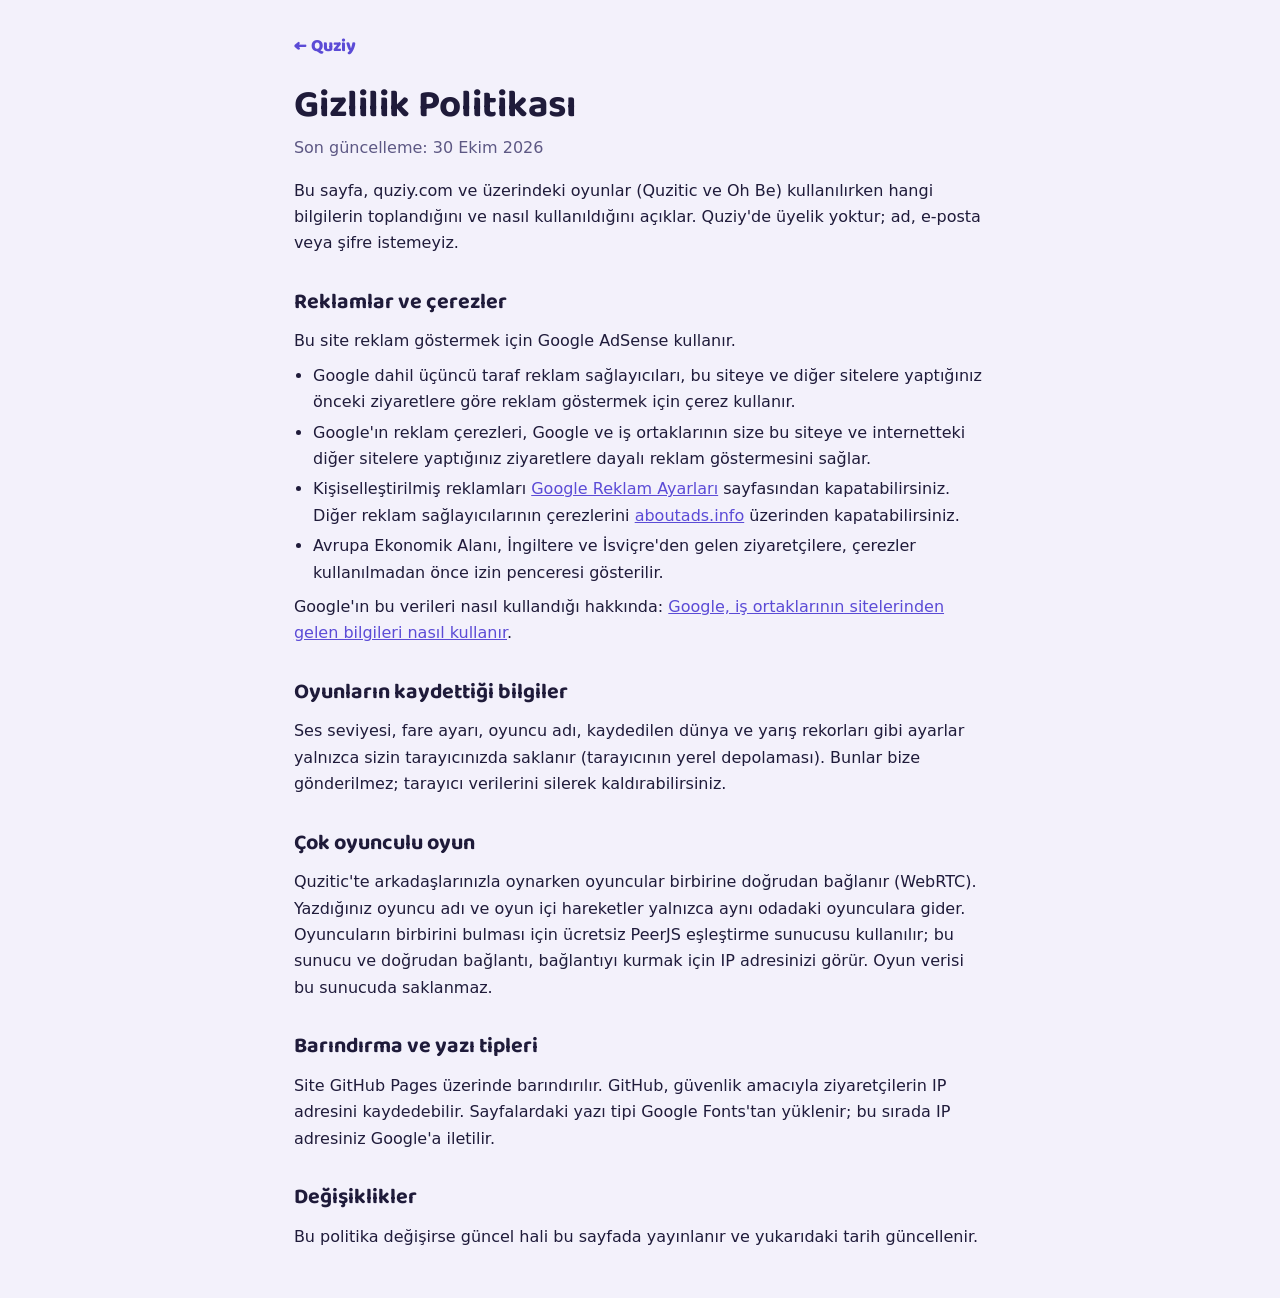
==== gizlilik/index.html @ 4181f728 "AdSense, ads.txt, Gizlilik Politikası Co-Authored-By: Claude Opus 5.5 <noreply@anthropic.com>" ====
<!doctype html>
<html lang="tr">
<head>
<meta charset="utf-8">
<meta name="viewport" content="width=device-width, initial-scale=1, viewport-fit=cover">
<title>Gizlilik Politikası · Quziy</title>
<meta name="google-adsense-account" content="ca-pub-1146260713123846">
<script async src="https://pagead2.googlesyndication.com/pagead/js/adsbygoogle.js?client=ca-pub-1146260713123846" crossorigin="anonymous"></script>
<meta name="description" content="Quziy gizlilik politikası: çerezler, reklamlar ve çok oyunculu bağlantı.">
<link rel="icon" href="data:image/svg+xml,%3Csvg xmlns='http://www.w3.org/2000/svg' viewBox='0 0 32 32'%3E%3Crect width='32' height='32' rx='8' fill='%235b4bd6'/%3E%3Ctext x='16' y='23' font-size='20' font-family='Arial' font-weight='bold' fill='white' text-anchor='middle'%3EQ%3C/text%3E%3C/svg%3E">
<link rel="stylesheet" href="https://fonts.googleapis.com/css2?family=Baloo+2:wght@800&display=swap">
<style>
  :root {
    --bg: #f3f1fb;
    --fg: #1f1b3a;
    --muted: #5d5884;
    --line: #dcd8f0;
    --accent: #5b4bd6;
    --display: "Baloo 2", "Arial Rounded MT Bold", system-ui, sans-serif;
    --body: system-ui, "Segoe UI", sans-serif;
  }
  @media (prefers-color-scheme: dark) {
    :root { --bg: #13111f; --fg: #f1effa; --muted: #a8a3c9; --line: #2e2a47; --accent: #9a8cff; color-scheme: dark; }
  }
  * { box-sizing: border-box; }
  body {
    margin: 0;
    background: var(--bg);
    color: var(--fg);
    font-family: var(--body);
    line-height: 1.65;
    padding-block: max(32px, env(safe-area-inset-top, 0px)) 48px;
    padding-left: max(16px, env(safe-area-inset-left, 0px));
    padding-right: max(16px, env(safe-area-inset-right, 0px));
  }
  main { max-width: 68ch; margin: 0 auto; display: flex; flex-direction: column; gap: 8px; }
  .geri { font-family: var(--display); font-weight: 800; color: var(--accent); text-decoration: none; font-size: 1.1rem; }
  h1 { font-family: var(--display); font-size: 2.4rem; line-height: 1.1; margin: 16px 0 0; text-wrap: balance; }
  .tarih { color: var(--muted); margin: 0 0 8px; }
  h2 { font-family: var(--display); font-size: 1.35rem; margin: 20px 0 0; }
  p, ul { margin: 0; }
  ul { padding-left: 1.2em; display: flex; flex-direction: column; gap: 4px; }
  a { color: var(--accent); }
</style>
</head>
<body>
<main>
  <a class="geri" href="../">← Quziy</a>
  <h1>Gizlilik Politikası</h1>
  <p class="tarih">Son güncelleme: 30 Ekim 2026</p>

  <p>Bu sayfa, quziy.com ve üzerindeki oyunlar (Quzitic ve Oh Be) kullanılırken hangi bilgilerin toplandığını ve nasıl kullanıldığını açıklar. Quziy'de üyelik yoktur; ad, e-posta veya şifre istemeyiz.</p>

  <h2>Reklamlar ve çerezler</h2>
  <p>Bu site reklam göstermek için Google AdSense kullanır.</p>
  <ul>
    <li>Google dahil üçüncü taraf reklam sağlayıcıları, bu siteye ve diğer sitelere yaptığınız önceki ziyaretlere göre reklam göstermek için çerez kullanır.</li>
    <li>Google'ın reklam çerezleri, Google ve iş ortaklarının size bu siteye ve internetteki diğer sitelere yaptığınız ziyaretlere dayalı reklam göstermesini sağlar.</li>
    <li>Kişiselleştirilmiş reklamları <a href="https://adssettings.google.com" rel="noopener">Google Reklam Ayarları</a> sayfasından kapatabilirsiniz. Diğer reklam sağlayıcılarının çerezlerini <a href="https://www.aboutads.info/choices/" rel="noopener">aboutads.info</a> üzerinden kapatabilirsiniz.</li>
    <li>Avrupa Ekonomik Alanı, İngiltere ve İsviçre'den gelen ziyaretçilere, çerezler kullanılmadan önce izin penceresi gösterilir.</li>
  </ul>
  <p>Google'ın bu verileri nasıl kullandığı hakkında: <a href="https://policies.google.com/technologies/partner-sites" rel="noopener">Google, iş ortaklarının sitelerinden gelen bilgileri nasıl kullanır</a>.</p>

  <h2>Oyunların kaydettiği bilgiler</h2>
  <p>Ses seviyesi, fare ayarı, oyuncu adı, kaydedilen dünya ve yarış rekorları gibi ayarlar yalnızca sizin tarayıcınızda saklanır (tarayıcının yerel depolaması). Bunlar bize gönderilmez; tarayıcı verilerini silerek kaldırabilirsiniz.</p>

  <h2>Çok oyunculu oyun</h2>
  <p>Quzitic'te arkadaşlarınızla oynarken oyuncular birbirine doğrudan bağlanır (WebRTC). Yazdığınız oyuncu adı ve oyun içi hareketler yalnızca aynı odadaki oyunculara gider. Oyuncuların birbirini bulması için ücretsiz PeerJS eşleştirme sunucusu kullanılır; bu sunucu ve doğrudan bağlantı, bağlantıyı kurmak için IP adresinizi görür. Oyun verisi bu sunucuda saklanmaz.</p>

  <h2>Barındırma ve yazı tipleri</h2>
  <p>Site GitHub Pages üzerinde barındırılır. GitHub, güvenlik amacıyla ziyaretçilerin IP adresini kaydedebilir. Sayfalardaki yazı tipi Google Fonts'tan yüklenir; bu sırada IP adresiniz Google'a iletilir.</p>

  <h2>Değişiklikler</h2>
  <p>Bu politika değişirse güncel hali bu sayfada yayınlanır ve yukarıdaki tarih güncellenir.</p>
</main>
</body>
</html>
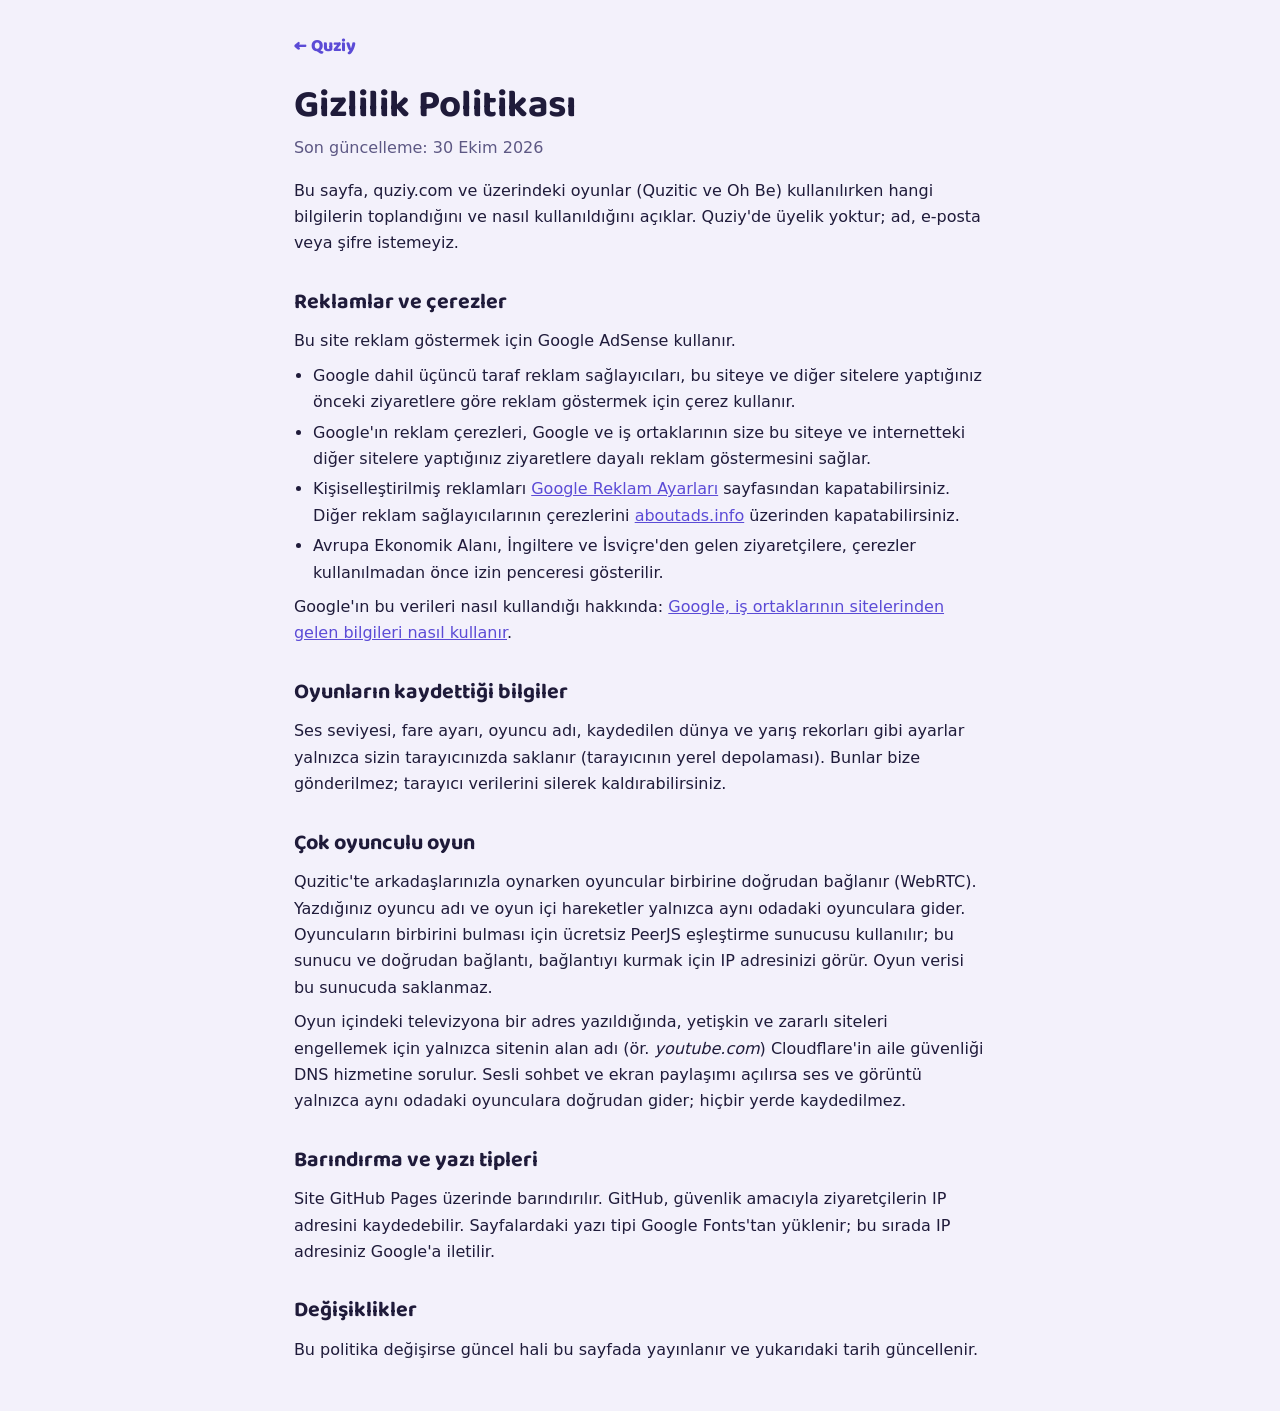
==== commit c63772fc: "Güvenlik: çok oyunculu mesajlar düz yazı, kurucu mesajı taklidi engellendi, TV kum havuzu, sayfalar " ====
--- a/gizlilik/index.html
+++ b/gizlilik/index.html
@@ -4,6 +4,9 @@
 <meta charset="utf-8">
 <meta name="viewport" content="width=device-width, initial-scale=1, viewport-fit=cover">
 <title>Gizlilik Politikası · Quziy</title>
+<meta http-equiv="Content-Security-Policy" content="object-src 'none'; base-uri 'self'; form-action 'self'">
+<meta name="referrer" content="strict-origin-when-cross-origin">
+<script>if (window.top !== window.self) { try { window.top.location.replace(window.self.location.href); } catch (e) { document.documentElement.style.display = 'none'; } }</script>
 <meta name="google-adsense-account" content="ca-pub-1146260713123846">
 <script async src="https://pagead2.googlesyndication.com/pagead/js/adsbygoogle.js?client=ca-pub-1146260713123846" crossorigin="anonymous"></script>
 <meta name="description" content="Quziy gizlilik politikası: çerezler, reklamlar ve çok oyunculu bağlantı.">
@@ -66,6 +69,7 @@
 
   <h2>Çok oyunculu oyun</h2>
   <p>Quzitic'te arkadaşlarınızla oynarken oyuncular birbirine doğrudan bağlanır (WebRTC). Yazdığınız oyuncu adı ve oyun içi hareketler yalnızca aynı odadaki oyunculara gider. Oyuncuların birbirini bulması için ücretsiz PeerJS eşleştirme sunucusu kullanılır; bu sunucu ve doğrudan bağlantı, bağlantıyı kurmak için IP adresinizi görür. Oyun verisi bu sunucuda saklanmaz.</p>
+  <p>Oyun içindeki televizyona bir adres yazıldığında, yetişkin ve zararlı siteleri engellemek için yalnızca sitenin alan adı (ör. <i>youtube.com</i>) Cloudflare'in aile güvenliği DNS hizmetine sorulur. Sesli sohbet ve ekran paylaşımı açılırsa ses ve görüntü yalnızca aynı odadaki oyunculara doğrudan gider; hiçbir yerde kaydedilmez.</p>
 
   <h2>Barındırma ve yazı tipleri</h2>
   <p>Site GitHub Pages üzerinde barındırılır. GitHub, güvenlik amacıyla ziyaretçilerin IP adresini kaydedebilir. Sayfalardaki yazı tipi Google Fonts'tan yüklenir; bu sırada IP adresiniz Google'a iletilir.</p>
